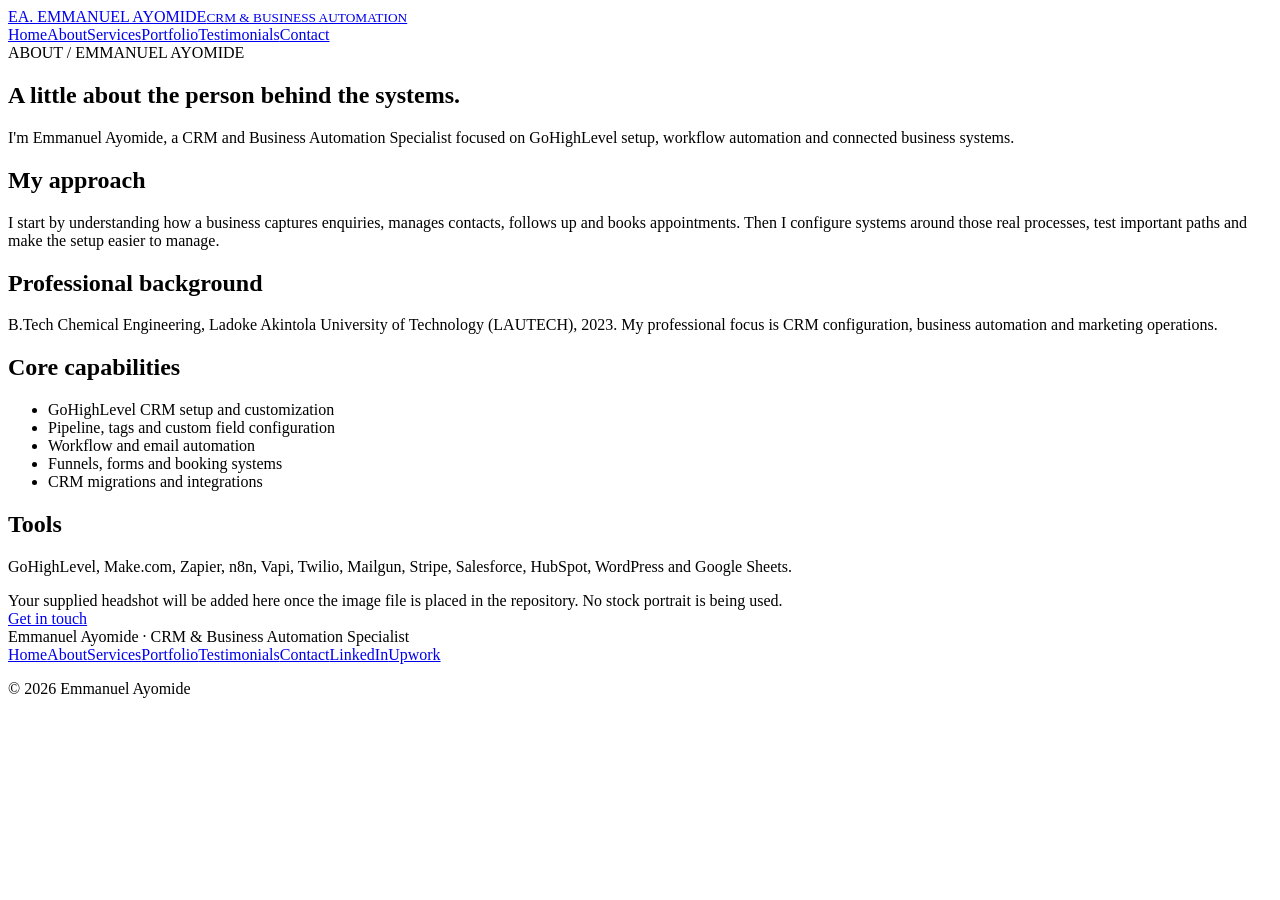
==== public/about/index.html @ 47d47531 "Create dedicated about portfolio page" ====
<!doctype html><html lang="en"><head><meta charset="utf-8"><meta name="viewport" content="width=device-width,initial-scale=1"><title>About | Emmanuel Ayomide</title><meta name="description" content="I'm Emmanuel Ayomide, a CRM and Business Automation Specialist focused on GoHighLevel setup, workflow automation and connected business systems."><link rel="stylesheet" href="/favouriteboi/site-pages.css"></head><body><header class="top"><div class="wrap top-inner"><a class="brand" href="/favouriteboi/">EA. EMMANUEL AYOMIDE<small>CRM & BUSINESS AUTOMATION</small></a><nav class="nav"><a class="" href="/favouriteboi/">Home</a><a class="active" href="/favouriteboi/about/">About</a><a class="" href="/favouriteboi/services/">Services</a><a class="" href="/favouriteboi/portfolio/">Portfolio</a><a class="" href="/favouriteboi/testimonials/">Testimonials</a><a class="" href="/favouriteboi/contact/">Contact</a></nav></div></header><main class="wrap"><section class="hero"><div class="eyebrow">ABOUT / EMMANUEL AYOMIDE</div><h1>A little about the person behind the systems.</h1><p>I'm Emmanuel Ayomide, a CRM and Business Automation Specialist focused on GoHighLevel setup, workflow automation and connected business systems.</p></section><section class="content"><div class="grid"><article class="card"><h2>My approach</h2><p>I start by understanding how a business captures enquiries, manages contacts, follows up and books appointments. Then I configure systems around those real processes, test important paths and make the setup easier to manage.</p></article><article class="card"><h2>Professional background</h2><p>B.Tech Chemical Engineering, Ladoke Akintola University of Technology (LAUTECH), 2023. My professional focus is CRM configuration, business automation and marketing operations.</p></article><article class="card"><h2>Core capabilities</h2><ul><li>GoHighLevel CRM setup and customization</li><li>Pipeline, tags and custom field configuration</li><li>Workflow and email automation</li><li>Funnels, forms and booking systems</li><li>CRM migrations and integrations</li></ul></article><article class="card"><h2>Tools</h2><p>GoHighLevel, Make.com, Zapier, n8n, Vapi, Twilio, Mailgun, Stripe, Salesforce, HubSpot, WordPress and Google Sheets.</p></article></div><div class="note">Your supplied headshot will be added here once the image file is placed in the repository. No stock portrait is being used.</div><a class="btn" href="/favouriteboi/contact/">Get in touch</a></section></main><footer class="foot"><div class="wrap">Emmanuel Ayomide · CRM & Business Automation Specialist<div class="footnav"><a href="/favouriteboi/">Home</a><a href="/favouriteboi/about/">About</a><a href="/favouriteboi/services/">Services</a><a href="/favouriteboi/portfolio/">Portfolio</a><a href="/favouriteboi/testimonials/">Testimonials</a><a href="/favouriteboi/contact/">Contact</a><a href="https://www.linkedin.com/in/emmanuel-ayomide-2">LinkedIn</a><a href="https://www.upwork.com/freelancers/~0177763eb9f5b6498c">Upwork</a></div><p>© 2026 Emmanuel Ayomide</p></div></footer></body></html>
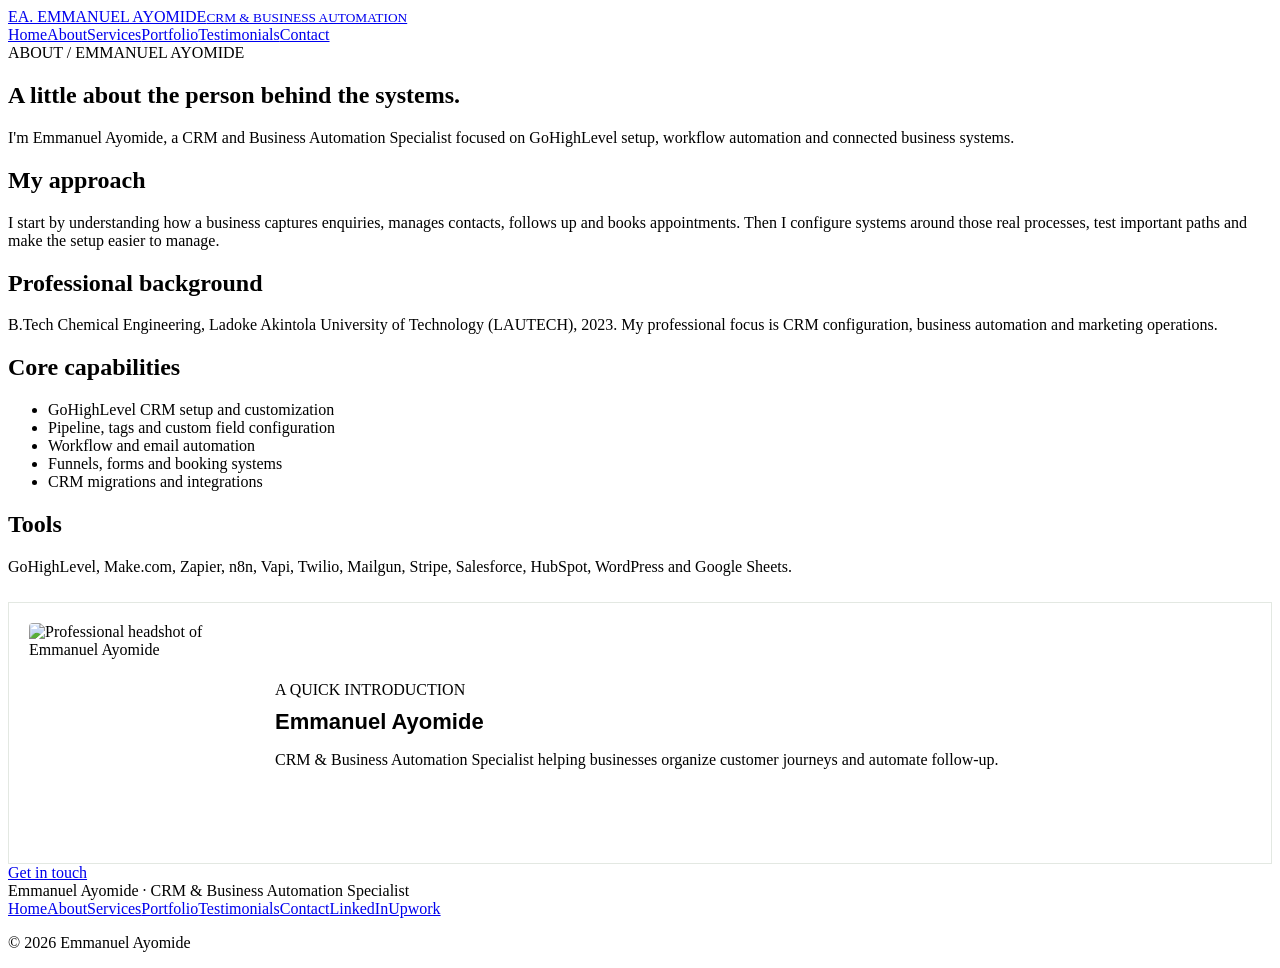
==== commit 775d5808: "Display supplied professional headshot on About page" ====
--- a/public/about/index.html
+++ b/public/about/index.html
@@ -1 +1 @@
-<!doctype html><html lang="en"><head><meta charset="utf-8"><meta name="viewport" content="width=device-width,initial-scale=1"><title>About | Emmanuel Ayomide</title><meta name="description" content="I'm Emmanuel Ayomide, a CRM and Business Automation Specialist focused on GoHighLevel setup, workflow automation and connected business systems."><link rel="stylesheet" href="/favouriteboi/site-pages.css"></head><body><header class="top"><div class="wrap top-inner"><a class="brand" href="/favouriteboi/">EA. EMMANUEL AYOMIDE<small>CRM & BUSINESS AUTOMATION</small></a><nav class="nav"><a class="" href="/favouriteboi/">Home</a><a class="active" href="/favouriteboi/about/">About</a><a class="" href="/favouriteboi/services/">Services</a><a class="" href="/favouriteboi/portfolio/">Portfolio</a><a class="" href="/favouriteboi/testimonials/">Testimonials</a><a class="" href="/favouriteboi/contact/">Contact</a></nav></div></header><main class="wrap"><section class="hero"><div class="eyebrow">ABOUT / EMMANUEL AYOMIDE</div><h1>A little about the person behind the systems.</h1><p>I'm Emmanuel Ayomide, a CRM and Business Automation Specialist focused on GoHighLevel setup, workflow automation and connected business systems.</p></section><section class="content"><div class="grid"><article class="card"><h2>My approach</h2><p>I start by understanding how a business captures enquiries, manages contacts, follows up and books appointments. Then I configure systems around those real processes, test important paths and make the setup easier to manage.</p></article><article class="card"><h2>Professional background</h2><p>B.Tech Chemical Engineering, Ladoke Akintola University of Technology (LAUTECH), 2023. My professional focus is CRM configuration, business automation and marketing operations.</p></article><article class="card"><h2>Core capabilities</h2><ul><li>GoHighLevel CRM setup and customization</li><li>Pipeline, tags and custom field configuration</li><li>Workflow and email automation</li><li>Funnels, forms and booking systems</li><li>CRM migrations and integrations</li></ul></article><article class="card"><h2>Tools</h2><p>GoHighLevel, Make.com, Zapier, n8n, Vapi, Twilio, Mailgun, Stripe, Salesforce, HubSpot, WordPress and Google Sheets.</p></article></div><div class="note">Your supplied headshot will be added here once the image file is placed in the repository. No stock portrait is being used.</div><a class="btn" href="/favouriteboi/contact/">Get in touch</a></section></main><footer class="foot"><div class="wrap">Emmanuel Ayomide · CRM & Business Automation Specialist<div class="footnav"><a href="/favouriteboi/">Home</a><a href="/favouriteboi/about/">About</a><a href="/favouriteboi/services/">Services</a><a href="/favouriteboi/portfolio/">Portfolio</a><a href="/favouriteboi/testimonials/">Testimonials</a><a href="/favouriteboi/contact/">Contact</a><a href="https://www.linkedin.com/in/emmanuel-ayomide-2">LinkedIn</a><a href="https://www.upwork.com/freelancers/~0177763eb9f5b6498c">Upwork</a></div><p>© 2026 Emmanuel Ayomide</p></div></footer></body></html>+<!doctype html><html lang="en"><head><meta charset="utf-8"><meta name="viewport" content="width=device-width,initial-scale=1"><title>About | Emmanuel Ayomide</title><meta name="description" content="I'm Emmanuel Ayomide, a CRM and Business Automation Specialist focused on GoHighLevel setup, workflow automation and connected business systems."><link rel="stylesheet" href="/favouriteboi/site-pages.css"></head><body><header class="top"><div class="wrap top-inner"><a class="brand" href="/favouriteboi/">EA. EMMANUEL AYOMIDE<small>CRM & BUSINESS AUTOMATION</small></a><nav class="nav"><a class="" href="/favouriteboi/">Home</a><a class="active" href="/favouriteboi/about/">About</a><a class="" href="/favouriteboi/services/">Services</a><a class="" href="/favouriteboi/portfolio/">Portfolio</a><a class="" href="/favouriteboi/testimonials/">Testimonials</a><a class="" href="/favouriteboi/contact/">Contact</a></nav></div></header><main class="wrap"><section class="hero"><div class="eyebrow">ABOUT / EMMANUEL AYOMIDE</div><h1>A little about the person behind the systems.</h1><p>I'm Emmanuel Ayomide, a CRM and Business Automation Specialist focused on GoHighLevel setup, workflow automation and connected business systems.</p></section><section class="content"><div class="grid"><article class="card"><h2>My approach</h2><p>I start by understanding how a business captures enquiries, manages contacts, follows up and books appointments. Then I configure systems around those real processes, test important paths and make the setup easier to manage.</p></article><article class="card"><h2>Professional background</h2><p>B.Tech Chemical Engineering, Ladoke Akintola University of Technology (LAUTECH), 2023. My professional focus is CRM configuration, business automation and marketing operations.</p></article><article class="card"><h2>Core capabilities</h2><ul><li>GoHighLevel CRM setup and customization</li><li>Pipeline, tags and custom field configuration</li><li>Workflow and email automation</li><li>Funnels, forms and booking systems</li><li>CRM migrations and integrations</li></ul></article><article class="card"><h2>Tools</h2><p>GoHighLevel, Make.com, Zapier, n8n, Vapi, Twilio, Mailgun, Stripe, Salesforce, HubSpot, WordPress and Google Sheets.</p></article></div><div style="display:grid;grid-template-columns:220px 1fr;gap:26px;align-items:center;margin-top:26px;background:#fff;border:1px solid #e3e8e2;padding:20px"><img src="/favouriteboi/assets/emmanuel-ayomide-headshot.jpg" alt="Professional headshot of Emmanuel Ayomide" style="width:100%;max-width:220px;aspect-ratio:1/1;object-fit:cover;object-position:center 28%;border-radius:4px"><div><div class="eyebrow">A QUICK INTRODUCTION</div><h2 style="font:700 22px Manrope,sans-serif;margin:10px 0">Emmanuel Ayomide</h2><p>CRM & Business Automation Specialist helping businesses organize customer journeys and automate follow-up.</p></div></div><a class="btn" href="/favouriteboi/contact/">Get in touch</a></section></main><footer class="foot"><div class="wrap">Emmanuel Ayomide · CRM & Business Automation Specialist<div class="footnav"><a href="/favouriteboi/">Home</a><a href="/favouriteboi/about/">About</a><a href="/favouriteboi/services/">Services</a><a href="/favouriteboi/portfolio/">Portfolio</a><a href="/favouriteboi/testimonials/">Testimonials</a><a href="/favouriteboi/contact/">Contact</a><a href="https://www.linkedin.com/in/emmanuel-ayomide-2">LinkedIn</a><a href="https://www.upwork.com/freelancers/~0177763eb9f5b6498c">Upwork</a></div><p>© 2026 Emmanuel Ayomide</p></div></footer></body></html>
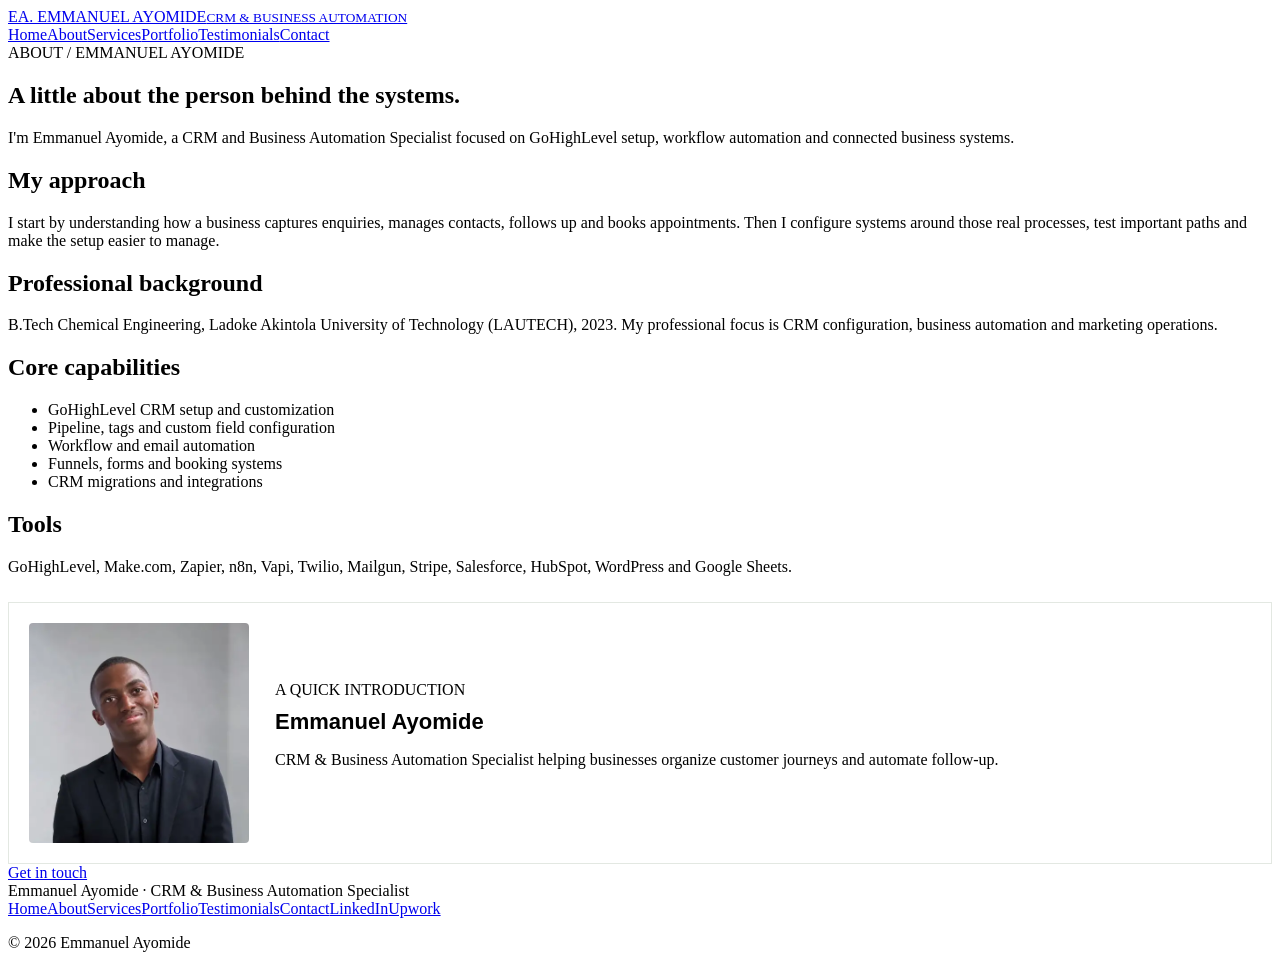
==== commit 735fcf54: "Use verified WebP headshot on About page" ====
--- a/public/about/index.html
+++ b/public/about/index.html
@@ -1 +1 @@
-<!doctype html><html lang="en"><head><meta charset="utf-8"><meta name="viewport" content="width=device-width,initial-scale=1"><title>About | Emmanuel Ayomide</title><meta name="description" content="I'm Emmanuel Ayomide, a CRM and Business Automation Specialist focused on GoHighLevel setup, workflow automation and connected business systems."><link rel="stylesheet" href="/favouriteboi/site-pages.css"></head><body><header class="top"><div class="wrap top-inner"><a class="brand" href="/favouriteboi/">EA. EMMANUEL AYOMIDE<small>CRM & BUSINESS AUTOMATION</small></a><nav class="nav"><a class="" href="/favouriteboi/">Home</a><a class="active" href="/favouriteboi/about/">About</a><a class="" href="/favouriteboi/services/">Services</a><a class="" href="/favouriteboi/portfolio/">Portfolio</a><a class="" href="/favouriteboi/testimonials/">Testimonials</a><a class="" href="/favouriteboi/contact/">Contact</a></nav></div></header><main class="wrap"><section class="hero"><div class="eyebrow">ABOUT / EMMANUEL AYOMIDE</div><h1>A little about the person behind the systems.</h1><p>I'm Emmanuel Ayomide, a CRM and Business Automation Specialist focused on GoHighLevel setup, workflow automation and connected business systems.</p></section><section class="content"><div class="grid"><article class="card"><h2>My approach</h2><p>I start by understanding how a business captures enquiries, manages contacts, follows up and books appointments. Then I configure systems around those real processes, test important paths and make the setup easier to manage.</p></article><article class="card"><h2>Professional background</h2><p>B.Tech Chemical Engineering, Ladoke Akintola University of Technology (LAUTECH), 2023. My professional focus is CRM configuration, business automation and marketing operations.</p></article><article class="card"><h2>Core capabilities</h2><ul><li>GoHighLevel CRM setup and customization</li><li>Pipeline, tags and custom field configuration</li><li>Workflow and email automation</li><li>Funnels, forms and booking systems</li><li>CRM migrations and integrations</li></ul></article><article class="card"><h2>Tools</h2><p>GoHighLevel, Make.com, Zapier, n8n, Vapi, Twilio, Mailgun, Stripe, Salesforce, HubSpot, WordPress and Google Sheets.</p></article></div><div style="display:grid;grid-template-columns:220px 1fr;gap:26px;align-items:center;margin-top:26px;background:#fff;border:1px solid #e3e8e2;padding:20px"><img src="/favouriteboi/assets/emmanuel-ayomide-headshot.jpg" alt="Professional headshot of Emmanuel Ayomide" style="width:100%;max-width:220px;aspect-ratio:1/1;object-fit:cover;object-position:center 28%;border-radius:4px"><div><div class="eyebrow">A QUICK INTRODUCTION</div><h2 style="font:700 22px Manrope,sans-serif;margin:10px 0">Emmanuel Ayomide</h2><p>CRM & Business Automation Specialist helping businesses organize customer journeys and automate follow-up.</p></div></div><a class="btn" href="/favouriteboi/contact/">Get in touch</a></section></main><footer class="foot"><div class="wrap">Emmanuel Ayomide · CRM & Business Automation Specialist<div class="footnav"><a href="/favouriteboi/">Home</a><a href="/favouriteboi/about/">About</a><a href="/favouriteboi/services/">Services</a><a href="/favouriteboi/portfolio/">Portfolio</a><a href="/favouriteboi/testimonials/">Testimonials</a><a href="/favouriteboi/contact/">Contact</a><a href="https://www.linkedin.com/in/emmanuel-ayomide-2">LinkedIn</a><a href="https://www.upwork.com/freelancers/~0177763eb9f5b6498c">Upwork</a></div><p>© 2026 Emmanuel Ayomide</p></div></footer></body></html>+<!doctype html><html lang="en"><head><meta charset="utf-8"><meta name="viewport" content="width=device-width,initial-scale=1"><title>About | Emmanuel Ayomide</title><meta name="description" content="I'm Emmanuel Ayomide, a CRM and Business Automation Specialist focused on GoHighLevel setup, workflow automation and connected business systems."><link rel="stylesheet" href="/favouriteboi/site-pages.css"></head><body><header class="top"><div class="wrap top-inner"><a class="brand" href="/favouriteboi/">EA. EMMANUEL AYOMIDE<small>CRM & BUSINESS AUTOMATION</small></a><nav class="nav"><a class="" href="/favouriteboi/">Home</a><a class="active" href="/favouriteboi/about/">About</a><a class="" href="/favouriteboi/services/">Services</a><a class="" href="/favouriteboi/portfolio/">Portfolio</a><a class="" href="/favouriteboi/testimonials/">Testimonials</a><a class="" href="/favouriteboi/contact/">Contact</a></nav></div></header><main class="wrap"><section class="hero"><div class="eyebrow">ABOUT / EMMANUEL AYOMIDE</div><h1>A little about the person behind the systems.</h1><p>I'm Emmanuel Ayomide, a CRM and Business Automation Specialist focused on GoHighLevel setup, workflow automation and connected business systems.</p></section><section class="content"><div class="grid"><article class="card"><h2>My approach</h2><p>I start by understanding how a business captures enquiries, manages contacts, follows up and books appointments. Then I configure systems around those real processes, test important paths and make the setup easier to manage.</p></article><article class="card"><h2>Professional background</h2><p>B.Tech Chemical Engineering, Ladoke Akintola University of Technology (LAUTECH), 2023. My professional focus is CRM configuration, business automation and marketing operations.</p></article><article class="card"><h2>Core capabilities</h2><ul><li>GoHighLevel CRM setup and customization</li><li>Pipeline, tags and custom field configuration</li><li>Workflow and email automation</li><li>Funnels, forms and booking systems</li><li>CRM migrations and integrations</li></ul></article><article class="card"><h2>Tools</h2><p>GoHighLevel, Make.com, Zapier, n8n, Vapi, Twilio, Mailgun, Stripe, Salesforce, HubSpot, WordPress and Google Sheets.</p></article></div><div style="display:grid;grid-template-columns:220px 1fr;gap:26px;align-items:center;margin-top:26px;background:#fff;border:1px solid #e3e8e2;padding:20px"><img src="../assets/emmanuel-ayomide-headshot.webp?v=5" alt="Professional headshot of Emmanuel Ayomide" style="width:100%;max-width:220px;aspect-ratio:1/1;object-fit:cover;object-position:center 28%;border-radius:4px"><div><div class="eyebrow">A QUICK INTRODUCTION</div><h2 style="font:700 22px Manrope,sans-serif;margin:10px 0">Emmanuel Ayomide</h2><p>CRM & Business Automation Specialist helping businesses organize customer journeys and automate follow-up.</p></div></div><a class="btn" href="/favouriteboi/contact/">Get in touch</a></section></main><footer class="foot"><div class="wrap">Emmanuel Ayomide · CRM & Business Automation Specialist<div class="footnav"><a href="/favouriteboi/">Home</a><a href="/favouriteboi/about/">About</a><a href="/favouriteboi/services/">Services</a><a href="/favouriteboi/portfolio/">Portfolio</a><a href="/favouriteboi/testimonials/">Testimonials</a><a href="/favouriteboi/contact/">Contact</a><a href="https://www.linkedin.com/in/emmanuel-ayomide-2">LinkedIn</a><a href="https://www.upwork.com/freelancers/~0177763eb9f5b6498c">Upwork</a></div><p>© 2026 Emmanuel Ayomide</p></div></footer></body></html>
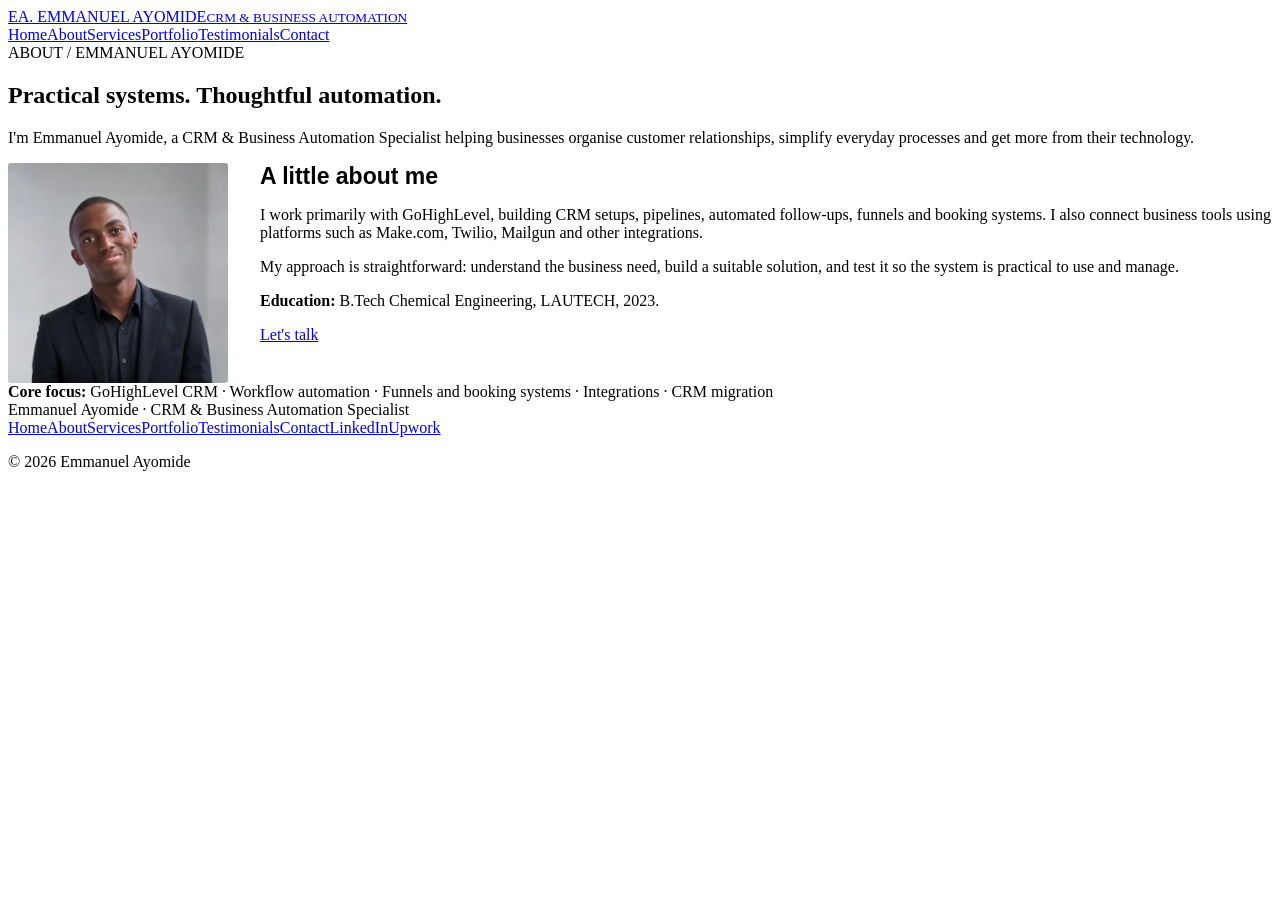
==== commit 3ea2cbdc: "Simplify About page content" ====
--- a/public/about/index.html
+++ b/public/about/index.html
@@ -1 +1,44 @@
-<!doctype html><html lang="en"><head><meta charset="utf-8"><meta name="viewport" content="width=device-width,initial-scale=1"><title>About | Emmanuel Ayomide</title><meta name="description" content="I'm Emmanuel Ayomide, a CRM and Business Automation Specialist focused on GoHighLevel setup, workflow automation and connected business systems."><link rel="stylesheet" href="/favouriteboi/site-pages.css"></head><body><header class="top"><div class="wrap top-inner"><a class="brand" href="/favouriteboi/">EA. EMMANUEL AYOMIDE<small>CRM & BUSINESS AUTOMATION</small></a><nav class="nav"><a class="" href="/favouriteboi/">Home</a><a class="active" href="/favouriteboi/about/">About</a><a class="" href="/favouriteboi/services/">Services</a><a class="" href="/favouriteboi/portfolio/">Portfolio</a><a class="" href="/favouriteboi/testimonials/">Testimonials</a><a class="" href="/favouriteboi/contact/">Contact</a></nav></div></header><main class="wrap"><section class="hero"><div class="eyebrow">ABOUT / EMMANUEL AYOMIDE</div><h1>A little about the person behind the systems.</h1><p>I'm Emmanuel Ayomide, a CRM and Business Automation Specialist focused on GoHighLevel setup, workflow automation and connected business systems.</p></section><section class="content"><div class="grid"><article class="card"><h2>My approach</h2><p>I start by understanding how a business captures enquiries, manages contacts, follows up and books appointments. Then I configure systems around those real processes, test important paths and make the setup easier to manage.</p></article><article class="card"><h2>Professional background</h2><p>B.Tech Chemical Engineering, Ladoke Akintola University of Technology (LAUTECH), 2023. My professional focus is CRM configuration, business automation and marketing operations.</p></article><article class="card"><h2>Core capabilities</h2><ul><li>GoHighLevel CRM setup and customization</li><li>Pipeline, tags and custom field configuration</li><li>Workflow and email automation</li><li>Funnels, forms and booking systems</li><li>CRM migrations and integrations</li></ul></article><article class="card"><h2>Tools</h2><p>GoHighLevel, Make.com, Zapier, n8n, Vapi, Twilio, Mailgun, Stripe, Salesforce, HubSpot, WordPress and Google Sheets.</p></article></div><div style="display:grid;grid-template-columns:220px 1fr;gap:26px;align-items:center;margin-top:26px;background:#fff;border:1px solid #e3e8e2;padding:20px"><img src="../assets/emmanuel-ayomide-headshot.webp?v=5" alt="Professional headshot of Emmanuel Ayomide" style="width:100%;max-width:220px;aspect-ratio:1/1;object-fit:cover;object-position:center 28%;border-radius:4px"><div><div class="eyebrow">A QUICK INTRODUCTION</div><h2 style="font:700 22px Manrope,sans-serif;margin:10px 0">Emmanuel Ayomide</h2><p>CRM & Business Automation Specialist helping businesses organize customer journeys and automate follow-up.</p></div></div><a class="btn" href="/favouriteboi/contact/">Get in touch</a></section></main><footer class="foot"><div class="wrap">Emmanuel Ayomide · CRM & Business Automation Specialist<div class="footnav"><a href="/favouriteboi/">Home</a><a href="/favouriteboi/about/">About</a><a href="/favouriteboi/services/">Services</a><a href="/favouriteboi/portfolio/">Portfolio</a><a href="/favouriteboi/testimonials/">Testimonials</a><a href="/favouriteboi/contact/">Contact</a><a href="https://www.linkedin.com/in/emmanuel-ayomide-2">LinkedIn</a><a href="https://www.upwork.com/freelancers/~0177763eb9f5b6498c">Upwork</a></div><p>© 2026 Emmanuel Ayomide</p></div></footer></body></html>+<!doctype html>
+<html lang="en">
+<head>
+  <meta charset="utf-8">
+  <meta name="viewport" content="width=device-width,initial-scale=1">
+  <title>About | Emmanuel Ayomide</title>
+  <meta name="description" content="Meet Emmanuel Ayomide, a CRM and Business Automation Specialist focused on GoHighLevel, workflow automation and connected business systems.">
+  <link rel="canonical" href="https://emmanayomide.github.io/favouriteboi/about/">
+  <link rel="stylesheet" href="/favouriteboi/site-pages.css">
+</head>
+<body>
+  <header class="top"><div class="wrap top-inner">
+    <a class="brand" href="/favouriteboi/">EA. EMMANUEL AYOMIDE<small>CRM & BUSINESS AUTOMATION</small></a>
+    <nav class="nav" aria-label="Main navigation">
+      <a href="/favouriteboi/">Home</a><a class="active" href="/favouriteboi/about/">About</a><a href="/favouriteboi/services/">Services</a><a href="/favouriteboi/portfolio/">Portfolio</a><a href="/favouriteboi/testimonials/">Testimonials</a><a href="/favouriteboi/contact/">Contact</a>
+    </nav>
+  </div></header>
+  <main class="wrap">
+    <section class="hero">
+      <div class="eyebrow">ABOUT / EMMANUEL AYOMIDE</div>
+      <h1>Practical systems. Thoughtful automation.</h1>
+      <p>I'm Emmanuel Ayomide, a CRM & Business Automation Specialist helping businesses organise customer relationships, simplify everyday processes and get more from their technology.</p>
+    </section>
+    <section class="content">
+      <div style="display:grid;grid-template-columns:minmax(160px,220px) 1fr;gap:32px;align-items:start">
+        <img src="../assets/emmanuel-ayomide-headshot.webp?v=5" alt="Portrait of Emmanuel Ayomide" style="display:block;width:100%;aspect-ratio:1/1;object-fit:cover;object-position:center 28%;border-radius:3px">
+        <div>
+          <h2 style="font:700 23px Manrope,sans-serif;margin:0 0 12px">A little about me</h2>
+          <p>I work primarily with GoHighLevel, building CRM setups, pipelines, automated follow-ups, funnels and booking systems. I also connect business tools using platforms such as Make.com, Twilio, Mailgun and other integrations.</p>
+          <p>My approach is straightforward: understand the business need, build a suitable solution, and test it so the system is practical to use and manage.</p>
+          <p><strong>Education:</strong> B.Tech Chemical Engineering, LAUTECH, 2023.</p>
+          <a class="btn" href="/favouriteboi/contact/">Let's talk</a>
+        </div>
+      </div>
+      <div class="note"><strong>Core focus:</strong> GoHighLevel CRM · Workflow automation · Funnels and booking systems · Integrations · CRM migration</div>
+    </section>
+  </main>
+  <footer class="foot"><div class="wrap">Emmanuel Ayomide · CRM & Business Automation Specialist
+    <div class="footnav"><a href="/favouriteboi/">Home</a><a href="/favouriteboi/about/">About</a><a href="/favouriteboi/services/">Services</a><a href="/favouriteboi/portfolio/">Portfolio</a><a href="/favouriteboi/testimonials/">Testimonials</a><a href="/favouriteboi/contact/">Contact</a><a href="https://www.linkedin.com/in/emmanuel-ayomide-2">LinkedIn</a><a href="https://www.upwork.com/freelancers/~0177763eb9f5b6498c">Upwork</a></div>
+    <p>© 2026 Emmanuel Ayomide</p>
+  </div></footer>
+  <style>@media(max-width:700px){main .content>div:first-child{grid-template-columns:1fr!important}main .content>div:first-child img{max-width:180px}}</style>
+</body>
+</html>
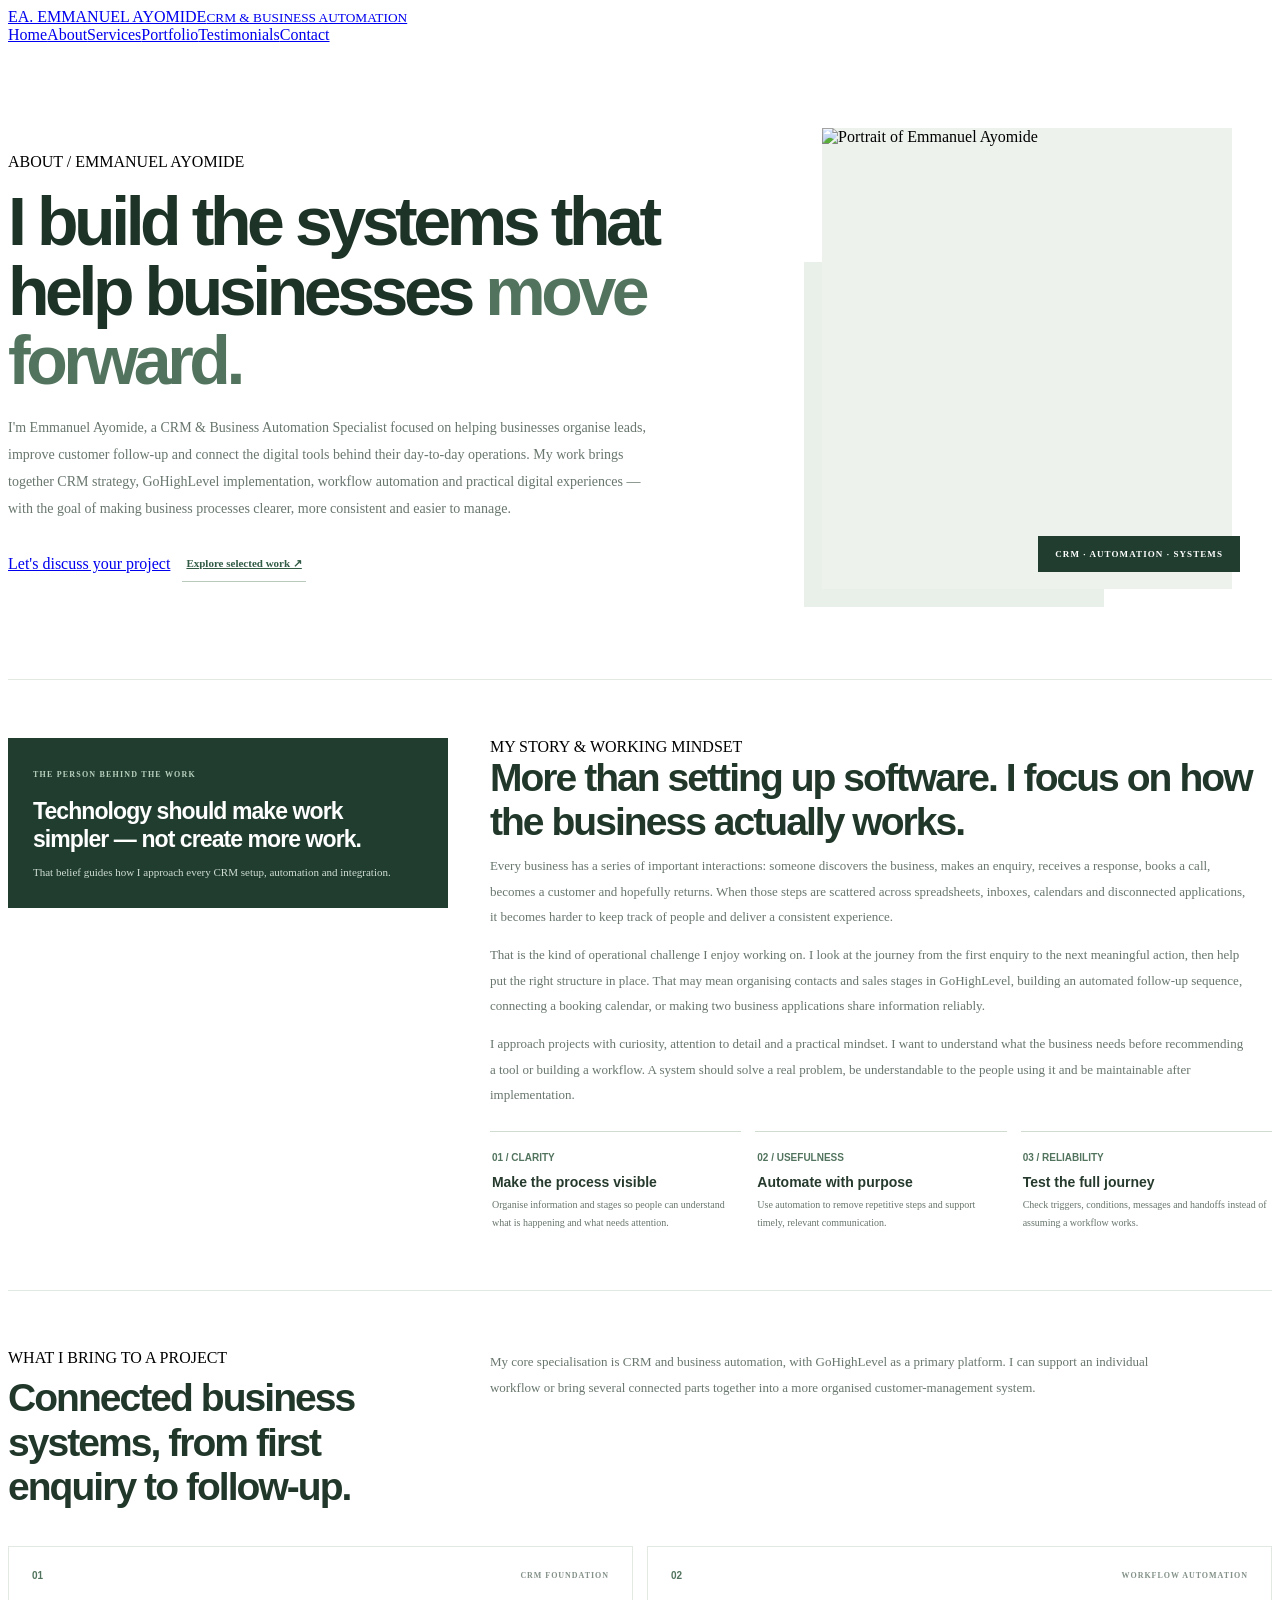
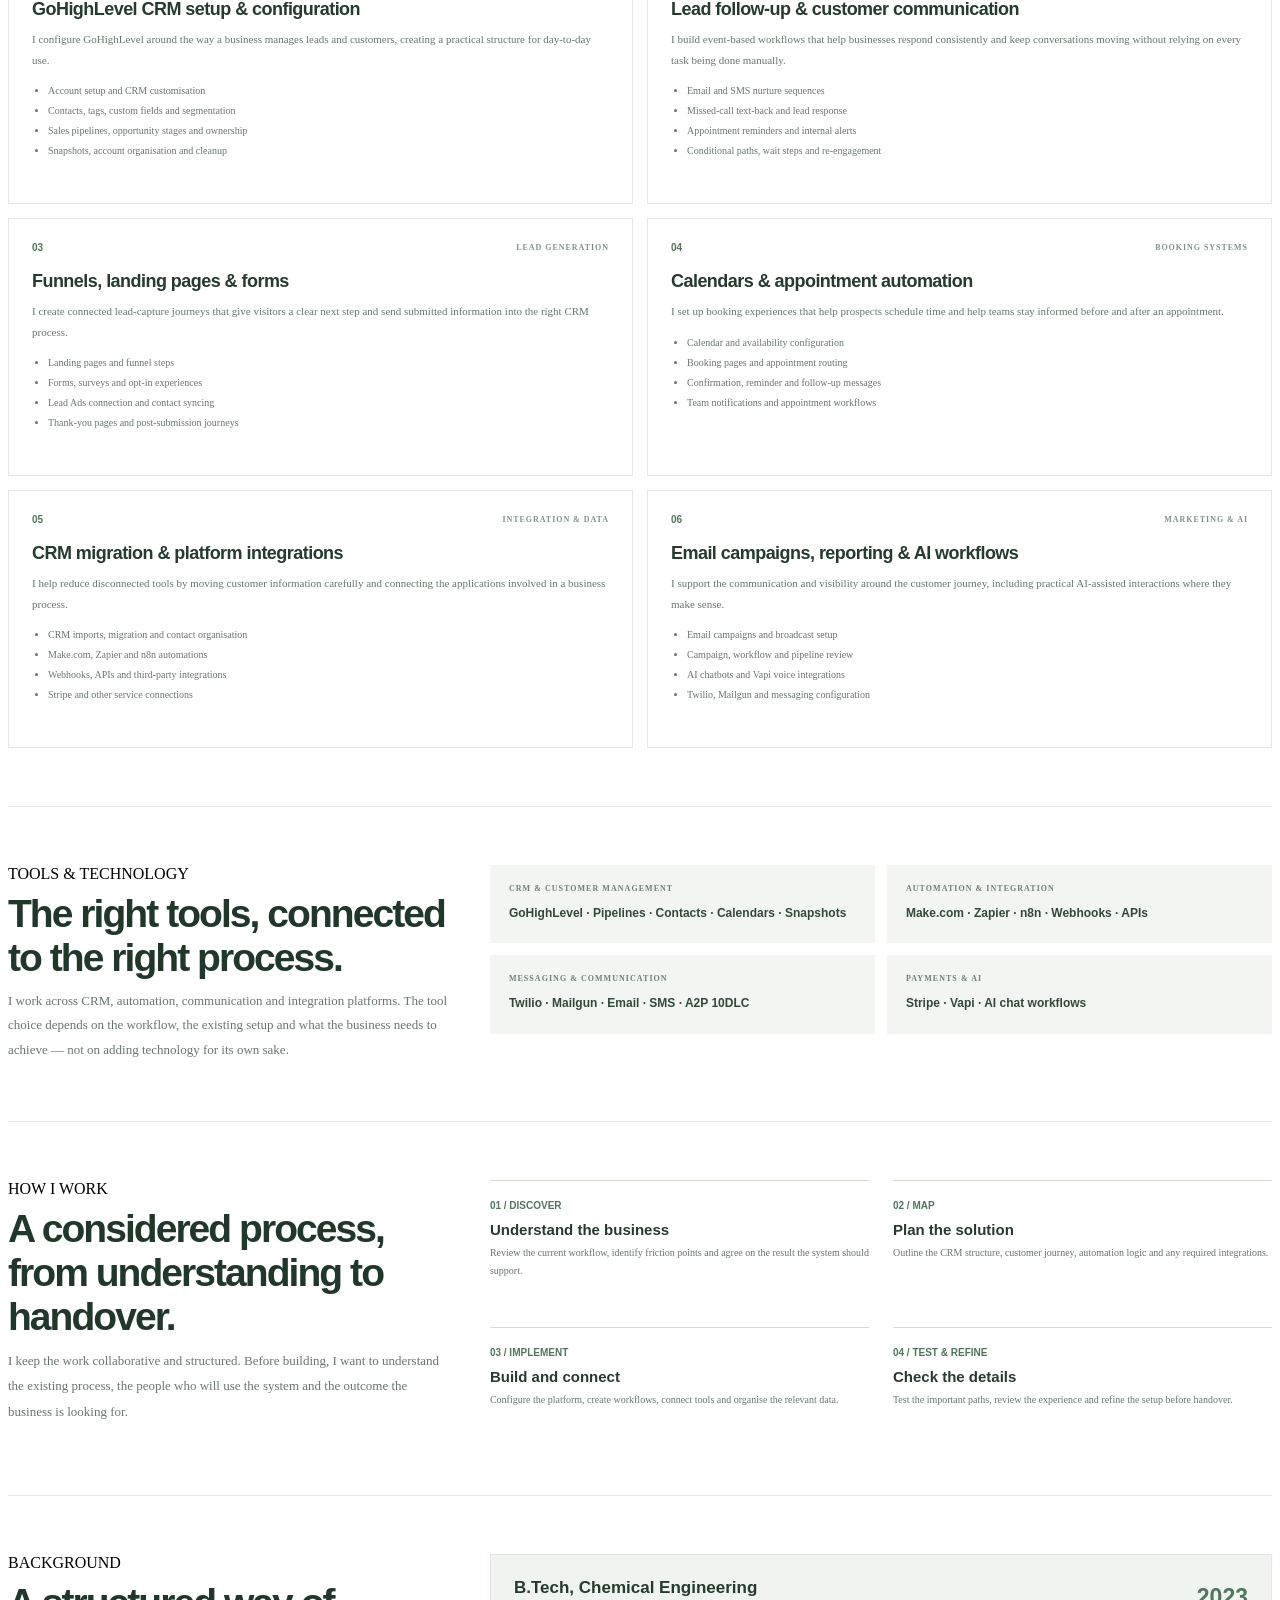
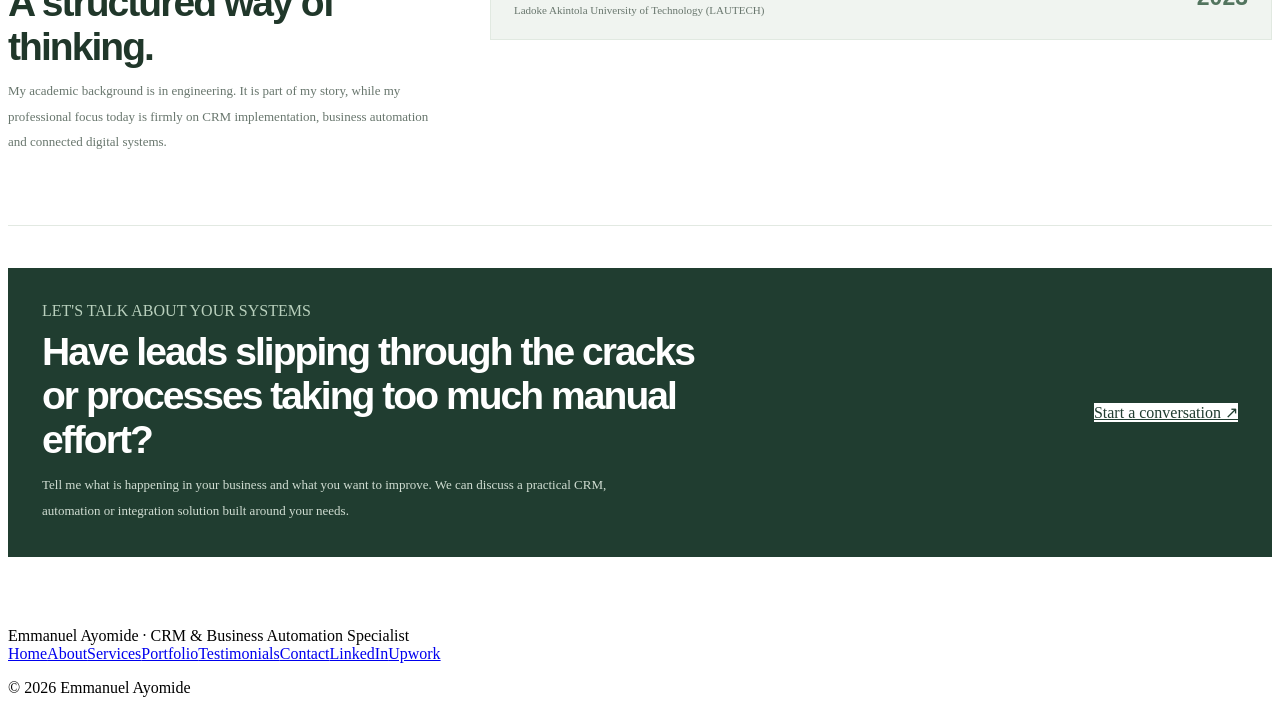
==== commit 7d4032e6: "Expand About page with detailed profile and service capabilities" ====
--- a/public/about/index.html
+++ b/public/about/index.html
@@ -1,44 +1,158 @@
 <!doctype html>
 <html lang="en">
 <head>
-  <meta charset="utf-8">
-  <meta name="viewport" content="width=device-width,initial-scale=1">
-  <title>About | Emmanuel Ayomide</title>
-  <meta name="description" content="Meet Emmanuel Ayomide, a CRM and Business Automation Specialist focused on GoHighLevel, workflow automation and connected business systems.">
-  <link rel="canonical" href="https://emmanayomide.github.io/favouriteboi/about/">
-  <link rel="stylesheet" href="/favouriteboi/site-pages.css">
+<meta charset="utf-8">
+<meta name="viewport" content="width=device-width,initial-scale=1">
+<title>About Emmanuel Ayomide | CRM & Business Automation Specialist</title>
+<meta name="description" content="Get to know Emmanuel Ayomide, a CRM & Business Automation Specialist helping businesses build better GoHighLevel systems, automate follow-up, connect tools and improve customer journeys.">
+<link rel="canonical" href="https://emmanayomide.github.io/favouriteboi/about/">
+<link rel="stylesheet" href="/favouriteboi/site-pages.css?v=20261119-about2">
+<style>
+.about-page{--ink:#20372a;--muted:#68766d;--line:#e2e9e2;--green:#315b45;--pale:#f0f4f0}
+.about-hero{padding:68px 0 56px;display:grid;grid-template-columns:1.15fr .85fr;gap:54px;align-items:center;border-bottom:1px solid var(--line)}
+.about-hero h1{font:800 clamp(42px,6vw,68px)/1.02 Manrope,sans-serif;letter-spacing:-.065em;margin:16px 0 18px;max-width:720px;color:#1e3327}
+.about-hero h1 em{font-style:normal;color:#52745e}
+.about-hero-copy>p{font-size:14px;line-height:1.95;color:var(--muted);max-width:650px;margin:0}
+.about-actions{display:flex;gap:12px;align-items:center;flex-wrap:wrap;margin-top:23px}
+.about-text-link{font-size:11px;font-weight:700;color:var(--green);padding:11px 4px;border-bottom:1px solid #b8cabb}
+.about-portrait{position:relative;max-width:410px;justify-self:end;width:100%;padding:0 0 18px 18px}
+.about-portrait:before{content:"";position:absolute;left:0;bottom:0;width:70%;height:72%;background:#e9f0e9;z-index:0}
+.about-portrait img{position:relative;z-index:1;display:block;width:100%;aspect-ratio:4/4.5;object-fit:cover;object-position:center 28%;background:#edf2ed}
+.about-portrait figcaption{position:absolute;z-index:2;right:-8px;bottom:35px;background:#203d30;color:white;padding:13px 17px;font-size:9px;letter-spacing:.12em;font-weight:800}
+.about-section{padding:58px 0;border-bottom:1px solid var(--line)}
+.about-section-heading{display:grid;grid-template-columns:.72fr 1.28fr;gap:42px;margin-bottom:28px}
+.about-section-heading h2,.about-story h2,.about-approach h2,.about-education h2,.about-cta h2{font:700 clamp(26px,3.5vw,39px)/1.13 Manrope,sans-serif;letter-spacing:-.05em;margin:9px 0;color:#20372a}
+.about-section-heading p,.about-story p,.about-approach p,.about-education p,.about-cta p{font-size:13px;line-height:1.95;color:var(--muted);margin:0 0 13px}
+.about-story{display:grid;grid-template-columns:.72fr 1.28fr;gap:42px}
+.about-story-aside{background:#203d30;color:white;padding:25px;align-self:start}
+.about-story-aside span{font-size:8px;letter-spacing:.15em;font-weight:800;color:#b9d0bd}
+.about-story-aside strong{display:block;font:700 23px/1.2 Manrope,sans-serif;letter-spacing:-.04em;margin:17px 0 10px}
+.about-story-aside p{font-size:11px;line-height:1.8;color:#d0ddd2;margin:0}
+.about-story-copy h2{margin-top:0}
+.about-story-copy p{max-width:760px}
+.about-values{display:grid;grid-template-columns:repeat(3,1fr);gap:14px;margin-top:24px}
+.about-value{border-top:1px solid #cfdccf;padding:15px 2px 0}
+.about-value b{font:700 10px Manrope,sans-serif;color:#52745e}
+.about-value h3{font:700 14px Manrope,sans-serif;margin:9px 0 6px;color:#263a2d}
+.about-value p{font-size:10px;line-height:1.8;color:var(--muted);margin:0}
+.about-services-intro{max-width:700px;margin:-4px 0 25px}
+.about-services-grid{display:grid;grid-template-columns:repeat(2,minmax(0,1fr));gap:14px}
+.about-service{background:#fff;border:1px solid var(--line);padding:23px;min-height:210px}
+.about-service-top{display:flex;align-items:center;justify-content:space-between}
+.about-service-top span:first-child{font:700 10px Manrope,sans-serif;color:#52745e}
+.about-service-top span:last-child{font-size:8px;letter-spacing:.12em;color:#829087;font-weight:800}
+.about-service h3{font:700 18px/1.25 Manrope,sans-serif;letter-spacing:-.03em;margin:17px 0 9px;color:#263a2d}
+.about-service p{font-size:11px;line-height:1.85;color:var(--muted);margin:0}
+.about-service ul{padding-left:16px;margin:11px 0 0}
+.about-service li{font-size:10px;line-height:1.8;color:#68766d;padding:1px 0}
+.about-stack{display:grid;grid-template-columns:.72fr 1.28fr;gap:42px;align-items:start}
+.about-stack h2{font:700 clamp(26px,3.5vw,39px)/1.13 Manrope,sans-serif;letter-spacing:-.05em;margin:9px 0;color:#20372a}
+.about-stack p{font-size:13px;line-height:1.9;color:var(--muted);margin:0}
+.stack-groups{display:grid;grid-template-columns:1fr 1fr;gap:12px}
+.stack-group{background:#f2f5f2;padding:19px}
+.stack-group small{display:block;font-size:8px;letter-spacing:.13em;font-weight:800;color:#708075;margin-bottom:10px}
+.stack-group strong{font:700 12px/1.8 Manrope,sans-serif;color:#34483a}
+.about-approach{display:grid;grid-template-columns:.72fr 1.28fr;gap:42px}
+.about-steps{display:grid;grid-template-columns:repeat(2,1fr);gap:20px 24px}
+.about-step{border-top:1px solid #cfdccf;padding-top:14px}
+.about-step b{font:700 10px Manrope,sans-serif;color:#52745e}
+.about-step h3{font:700 15px Manrope,sans-serif;margin:8px 0 6px;color:#263a2d}
+.about-step p{font-size:10px;line-height:1.8;margin:0}
+.about-education{display:grid;grid-template-columns:.72fr 1.28fr;gap:42px;align-items:start}
+.education-card{display:flex;justify-content:space-between;gap:20px;align-items:center;background:#f0f4f0;border:1px solid #e1e9e1;padding:23px}
+.education-card strong{display:block;font:700 17px Manrope,sans-serif;color:#263a2d}
+.education-card span{display:block;font-size:11px;color:#68766d;margin-top:6px}
+.education-year{font:800 23px Manrope,sans-serif;color:#52745e;white-space:nowrap}
+.about-cta{display:flex;align-items:center;justify-content:space-between;gap:28px;background:#203d30;color:white;padding:34px;margin:42px 0 70px}
+.about-cta .eyebrow{color:#b9d0bd}
+.about-cta h2{color:white;max-width:660px;margin:10px 0}
+.about-cta p{color:#d0ddd2;max-width:610px;margin:0}
+.about-cta .btn{background:white;color:#203d30;white-space:nowrap;margin:0}
+.about-reveal{opacity:0;transform:translateY(20px);transition:opacity .7s ease,transform .7s cubic-bezier(.2,.7,.2,1)}
+.about-reveal.is-visible{opacity:1;transform:translateY(0)}
+@media(max-width:760px){.about-hero{grid-template-columns:1fr;gap:28px;padding:45px 0 38px}.about-portrait{justify-self:start;max-width:340px}.about-section{padding:40px 0}.about-section-heading,.about-story,.about-stack,.about-approach,.about-education{grid-template-columns:1fr;gap:18px}.about-services-grid{grid-template-columns:1fr}.about-values{grid-template-columns:1fr;gap:18px}.about-cta{align-items:flex-start;flex-direction:column;padding:25px;margin:30px 0 48px}}
+@media(max-width:520px){.stack-groups{grid-template-columns:1fr}.about-steps{grid-template-columns:1fr}.education-card{align-items:flex-start;flex-direction:column}.about-hero h1{font-size:43px}}
+@media(prefers-reduced-motion:reduce){.about-reveal{opacity:1;transform:none;transition:none}}
+</style>
 </head>
 <body>
-  <header class="top"><div class="wrap top-inner">
-    <a class="brand" href="/favouriteboi/">EA. EMMANUEL AYOMIDE<small>CRM & BUSINESS AUTOMATION</small></a>
-    <nav class="nav" aria-label="Main navigation">
-      <a href="/favouriteboi/">Home</a><a class="active" href="/favouriteboi/about/">About</a><a href="/favouriteboi/services/">Services</a><a href="/favouriteboi/portfolio/">Portfolio</a><a href="/favouriteboi/testimonials/">Testimonials</a><a href="/favouriteboi/contact/">Contact</a>
-    </nav>
-  </div></header>
-  <main class="wrap">
-    <section class="hero">
-      <div class="eyebrow">ABOUT / EMMANUEL AYOMIDE</div>
-      <h1>Practical systems. Thoughtful automation.</h1>
-      <p>I'm Emmanuel Ayomide, a CRM & Business Automation Specialist helping businesses organise customer relationships, simplify everyday processes and get more from their technology.</p>
-    </section>
-    <section class="content">
-      <div style="display:grid;grid-template-columns:minmax(160px,220px) 1fr;gap:32px;align-items:start">
-        <img src="../assets/emmanuel-ayomide-headshot.webp?v=5" alt="Portrait of Emmanuel Ayomide" style="display:block;width:100%;aspect-ratio:1/1;object-fit:cover;object-position:center 28%;border-radius:3px">
-        <div>
-          <h2 style="font:700 23px Manrope,sans-serif;margin:0 0 12px">A little about me</h2>
-          <p>I work primarily with GoHighLevel, building CRM setups, pipelines, automated follow-ups, funnels and booking systems. I also connect business tools using platforms such as Make.com, Twilio, Mailgun and other integrations.</p>
-          <p>My approach is straightforward: understand the business need, build a suitable solution, and test it so the system is practical to use and manage.</p>
-          <p><strong>Education:</strong> B.Tech Chemical Engineering, LAUTECH, 2023.</p>
-          <a class="btn" href="/favouriteboi/contact/">Let's talk</a>
-        </div>
-      </div>
-      <div class="note"><strong>Core focus:</strong> GoHighLevel CRM · Workflow automation · Funnels and booking systems · Integrations · CRM migration</div>
-    </section>
-  </main>
-  <footer class="foot"><div class="wrap">Emmanuel Ayomide · CRM & Business Automation Specialist
-    <div class="footnav"><a href="/favouriteboi/">Home</a><a href="/favouriteboi/about/">About</a><a href="/favouriteboi/services/">Services</a><a href="/favouriteboi/portfolio/">Portfolio</a><a href="/favouriteboi/testimonials/">Testimonials</a><a href="/favouriteboi/contact/">Contact</a><a href="https://www.linkedin.com/in/emmanuel-ayomide-2">LinkedIn</a><a href="https://www.upwork.com/freelancers/~0177763eb9f5b6498c">Upwork</a></div>
-    <p>© 2026 Emmanuel Ayomide</p>
-  </div></footer>
-  <style>@media(max-width:700px){main .content>div:first-child{grid-template-columns:1fr!important}main .content>div:first-child img{max-width:180px}}</style>
-</body>
-</html>+<header class="top"><div class="wrap top-inner">
+<a class="brand" href="/favouriteboi/">EA. EMMANUEL AYOMIDE<small>CRM & BUSINESS AUTOMATION</small></a>
+<nav class="nav" aria-label="Main navigation"><a href="/favouriteboi/">Home</a><a class="active" href="/favouriteboi/about/">About</a><a href="/favouriteboi/services/">Services</a><a href="/favouriteboi/portfolio/">Portfolio</a><a href="/favouriteboi/testimonials/">Testimonials</a><a href="/favouriteboi/contact/">Contact</a></nav>
+</div></header>
+<main class="wrap about-page">
+<section class="about-hero">
+<div class="about-hero-copy about-reveal">
+<div class="eyebrow">ABOUT / EMMANUEL AYOMIDE</div>
+<h1>I build the systems that help businesses <em>move forward.</em></h1>
+<p>I'm Emmanuel Ayomide, a CRM & Business Automation Specialist focused on helping businesses organise leads, improve customer follow-up and connect the digital tools behind their day-to-day operations. My work brings together CRM strategy, GoHighLevel implementation, workflow automation and practical digital experiences — with the goal of making business processes clearer, more consistent and easier to manage.</p>
+<div class="about-actions"><a class="btn" href="/favouriteboi/contact/">Let's discuss your project</a><a class="about-text-link" href="/favouriteboi/portfolio/">Explore selected work ↗</a></div>
+</div>
+<figure class="about-portrait about-reveal"><img src="/favouriteboi/assets/emmanuel-ayomide-headshot.webp?v=5" alt="Portrait of Emmanuel Ayomide"><figcaption>CRM · AUTOMATION · SYSTEMS</figcaption></figure>
+</section>
+
+<section class="about-section about-story">
+<aside class="about-story-aside about-reveal"><span>THE PERSON BEHIND THE WORK</span><strong>Technology should make work simpler — not create more work.</strong><p>That belief guides how I approach every CRM setup, automation and integration.</p></aside>
+<div class="about-story-copy about-reveal">
+<div class="eyebrow">MY STORY & WORKING MINDSET</div>
+<h2>More than setting up software. I focus on how the business actually works.</h2>
+<p>Every business has a series of important interactions: someone discovers the business, makes an enquiry, receives a response, books a call, becomes a customer and hopefully returns. When those steps are scattered across spreadsheets, inboxes, calendars and disconnected applications, it becomes harder to keep track of people and deliver a consistent experience.</p>
+<p>That is the kind of operational challenge I enjoy working on. I look at the journey from the first enquiry to the next meaningful action, then help put the right structure in place. That may mean organising contacts and sales stages in GoHighLevel, building an automated follow-up sequence, connecting a booking calendar, or making two business applications share information reliably.</p>
+<p>I approach projects with curiosity, attention to detail and a practical mindset. I want to understand what the business needs before recommending a tool or building a workflow. A system should solve a real problem, be understandable to the people using it and be maintainable after implementation.</p>
+<div class="about-values">
+<div class="about-value"><b>01 / CLARITY</b><h3>Make the process visible</h3><p>Organise information and stages so people can understand what is happening and what needs attention.</p></div>
+<div class="about-value"><b>02 / USEFULNESS</b><h3>Automate with purpose</h3><p>Use automation to remove repetitive steps and support timely, relevant communication.</p></div>
+<div class="about-value"><b>03 / RELIABILITY</b><h3>Test the full journey</h3><p>Check triggers, conditions, messages and handoffs instead of assuming a workflow works.</p></div>
+</div>
+</div>
+</section>
+
+<section class="about-section">
+<div class="about-section-heading about-reveal"><div><div class="eyebrow">WHAT I BRING TO A PROJECT</div><h2>Connected business systems, from first enquiry to follow-up.</h2></div><p class="about-services-intro">My core specialisation is CRM and business automation, with GoHighLevel as a primary platform. I can support an individual workflow or bring several connected parts together into a more organised customer-management system.</p></div>
+<div class="about-services-grid">
+<article class="about-service about-reveal"><div class="about-service-top"><span>01</span><span>CRM FOUNDATION</span></div><h3>GoHighLevel CRM setup & configuration</h3><p>I configure GoHighLevel around the way a business manages leads and customers, creating a practical structure for day-to-day use.</p><ul><li>Account setup and CRM customisation</li><li>Contacts, tags, custom fields and segmentation</li><li>Sales pipelines, opportunity stages and ownership</li><li>Snapshots, account organisation and cleanup</li></ul></article>
+<article class="about-service about-reveal"><div class="about-service-top"><span>02</span><span>WORKFLOW AUTOMATION</span></div><h3>Lead follow-up & customer communication</h3><p>I build event-based workflows that help businesses respond consistently and keep conversations moving without relying on every task being done manually.</p><ul><li>Email and SMS nurture sequences</li><li>Missed-call text-back and lead response</li><li>Appointment reminders and internal alerts</li><li>Conditional paths, wait steps and re-engagement</li></ul></article>
+<article class="about-service about-reveal"><div class="about-service-top"><span>03</span><span>LEAD GENERATION</span></div><h3>Funnels, landing pages & forms</h3><p>I create connected lead-capture journeys that give visitors a clear next step and send submitted information into the right CRM process.</p><ul><li>Landing pages and funnel steps</li><li>Forms, surveys and opt-in experiences</li><li>Lead Ads connection and contact syncing</li><li>Thank-you pages and post-submission journeys</li></ul></article>
+<article class="about-service about-reveal"><div class="about-service-top"><span>04</span><span>BOOKING SYSTEMS</span></div><h3>Calendars & appointment automation</h3><p>I set up booking experiences that help prospects schedule time and help teams stay informed before and after an appointment.</p><ul><li>Calendar and availability configuration</li><li>Booking pages and appointment routing</li><li>Confirmation, reminder and follow-up messages</li><li>Team notifications and appointment workflows</li></ul></article>
+<article class="about-service about-reveal"><div class="about-service-top"><span>05</span><span>INTEGRATION & DATA</span></div><h3>CRM migration & platform integrations</h3><p>I help reduce disconnected tools by moving customer information carefully and connecting the applications involved in a business process.</p><ul><li>CRM imports, migration and contact organisation</li><li>Make.com, Zapier and n8n automations</li><li>Webhooks, APIs and third-party integrations</li><li>Stripe and other service connections</li></ul></article>
+<article class="about-service about-reveal"><div class="about-service-top"><span>06</span><span>MARKETING & AI</span></div><h3>Email campaigns, reporting & AI workflows</h3><p>I support the communication and visibility around the customer journey, including practical AI-assisted interactions where they make sense.</p><ul><li>Email campaigns and broadcast setup</li><li>Campaign, workflow and pipeline review</li><li>AI chatbots and Vapi voice integrations</li><li>Twilio, Mailgun and messaging configuration</li></ul></article>
+</div>
+</section>
+
+<section class="about-section about-stack">
+<div class="about-reveal"><div class="eyebrow">TOOLS & TECHNOLOGY</div><h2>The right tools, connected to the right process.</h2><p>I work across CRM, automation, communication and integration platforms. The tool choice depends on the workflow, the existing setup and what the business needs to achieve — not on adding technology for its own sake.</p></div>
+<div class="stack-groups about-reveal">
+<div class="stack-group"><small>CRM & CUSTOMER MANAGEMENT</small><strong>GoHighLevel · Pipelines · Contacts · Calendars · Snapshots</strong></div>
+<div class="stack-group"><small>AUTOMATION & INTEGRATION</small><strong>Make.com · Zapier · n8n · Webhooks · APIs</strong></div>
+<div class="stack-group"><small>MESSAGING & COMMUNICATION</small><strong>Twilio · Mailgun · Email · SMS · A2P 10DLC</strong></div>
+<div class="stack-group"><small>PAYMENTS & AI</small><strong>Stripe · Vapi · AI chat workflows</strong></div>
+</div>
+</section>
+
+<section class="about-section about-approach">
+<div class="about-reveal"><div class="eyebrow">HOW I WORK</div><h2>A considered process, from understanding to handover.</h2><p>I keep the work collaborative and structured. Before building, I want to understand the existing process, the people who will use the system and the outcome the business is looking for.</p></div>
+<div class="about-steps about-reveal">
+<div class="about-step"><b>01 / DISCOVER</b><h3>Understand the business</h3><p>Review the current workflow, identify friction points and agree on the result the system should support.</p></div>
+<div class="about-step"><b>02 / MAP</b><h3>Plan the solution</h3><p>Outline the CRM structure, customer journey, automation logic and any required integrations.</p></div>
+<div class="about-step"><b>03 / IMPLEMENT</b><h3>Build and connect</h3><p>Configure the platform, create workflows, connect tools and organise the relevant data.</p></div>
+<div class="about-step"><b>04 / TEST & REFINE</b><h3>Check the details</h3><p>Test the important paths, review the experience and refine the setup before handover.</p></div>
+</div>
+</section>
+
+<section class="about-section about-education">
+<div class="about-reveal"><div class="eyebrow">BACKGROUND</div><h2>A structured way of thinking.</h2><p>My academic background is in engineering. It is part of my story, while my professional focus today is firmly on CRM implementation, business automation and connected digital systems.</p></div>
+<div class="education-card about-reveal"><div><strong>B.Tech, Chemical Engineering</strong><span>Ladoke Akintola University of Technology (LAUTECH)</span></div><div class="education-year">2023</div></div>
+</section>
+
+<section class="about-cta about-reveal"><div><div class="eyebrow">LET'S TALK ABOUT YOUR SYSTEMS</div><h2>Have leads slipping through the cracks or processes taking too much manual effort?</h2><p>Tell me what is happening in your business and what you want to improve. We can discuss a practical CRM, automation or integration solution built around your needs.</p></div><a class="btn" href="/favouriteboi/contact/">Start a conversation ↗</a></section>
+</main>
+<footer class="foot"><div class="wrap">Emmanuel Ayomide · CRM & Business Automation Specialist<div class="footnav"><a href="/favouriteboi/">Home</a><a href="/favouriteboi/about/">About</a><a href="/favouriteboi/services/">Services</a><a href="/favouriteboi/portfolio/">Portfolio</a><a href="/favouriteboi/testimonials/">Testimonials</a><a href="/favouriteboi/contact/">Contact</a><a href="https://www.linkedin.com/in/emmanuel-ayomide-2a2111414">LinkedIn</a><a href="https://www.upwork.com/freelancers/~0177763eb9f5b6498c">Upwork</a></div><p>© 2026 Emmanuel Ayomide</p></div></footer>
+<script>
+(function(){
+ const items=document.querySelectorAll('.about-reveal');
+ if(!('IntersectionObserver' in window)||window.matchMedia('(prefers-reduced-motion: reduce)').matches){items.forEach(el=>el.classList.add('is-visible'));return;}
+ const observer=new IntersectionObserver(entries=>{entries.forEach(entry=>{if(entry.isIntersecting){entry.target.classList.add('is-visible');observer.unobserve(entry.target);}})},{threshold:.12,rootMargin:'0px 0px -35px 0px'});
+ items.forEach((el,i)=>{el.style.transitionDelay=(i%3)*90+'ms';observer.observe(el);});
+})();
+</script>
+</body></html>
